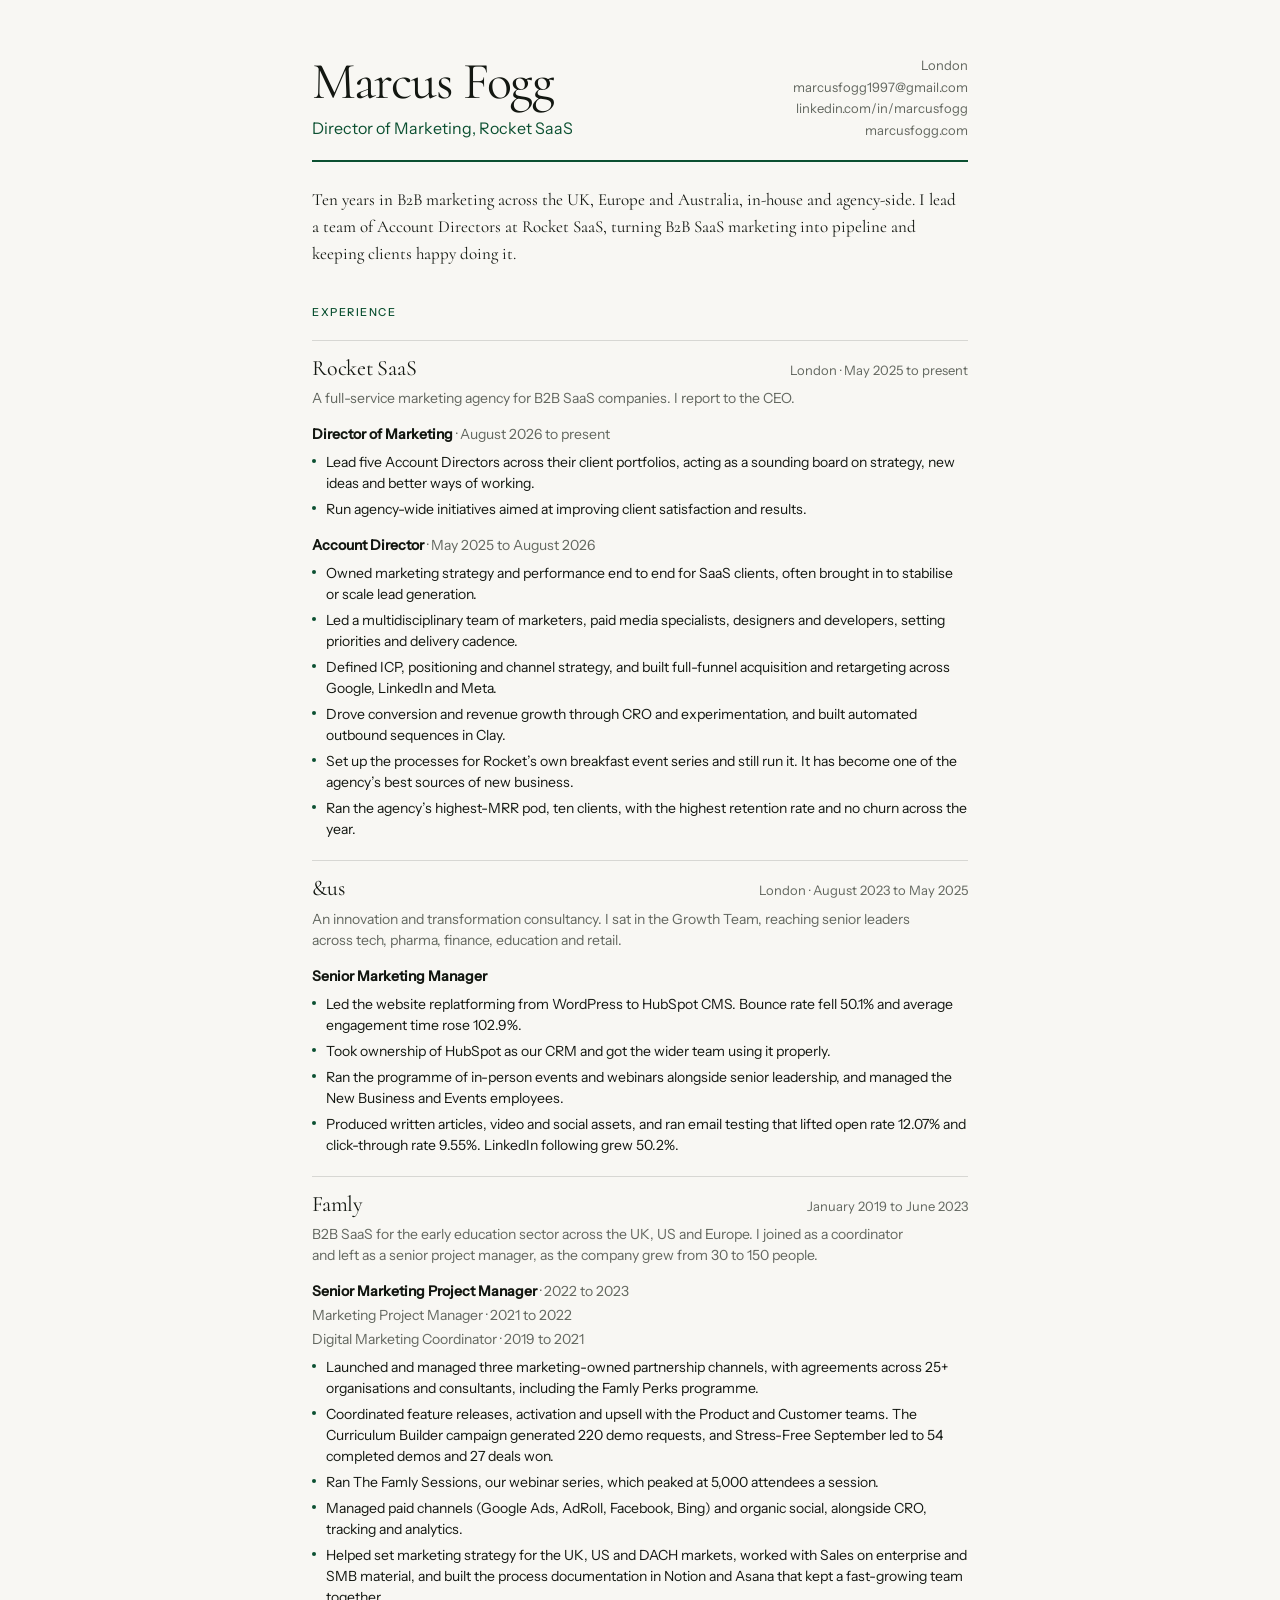
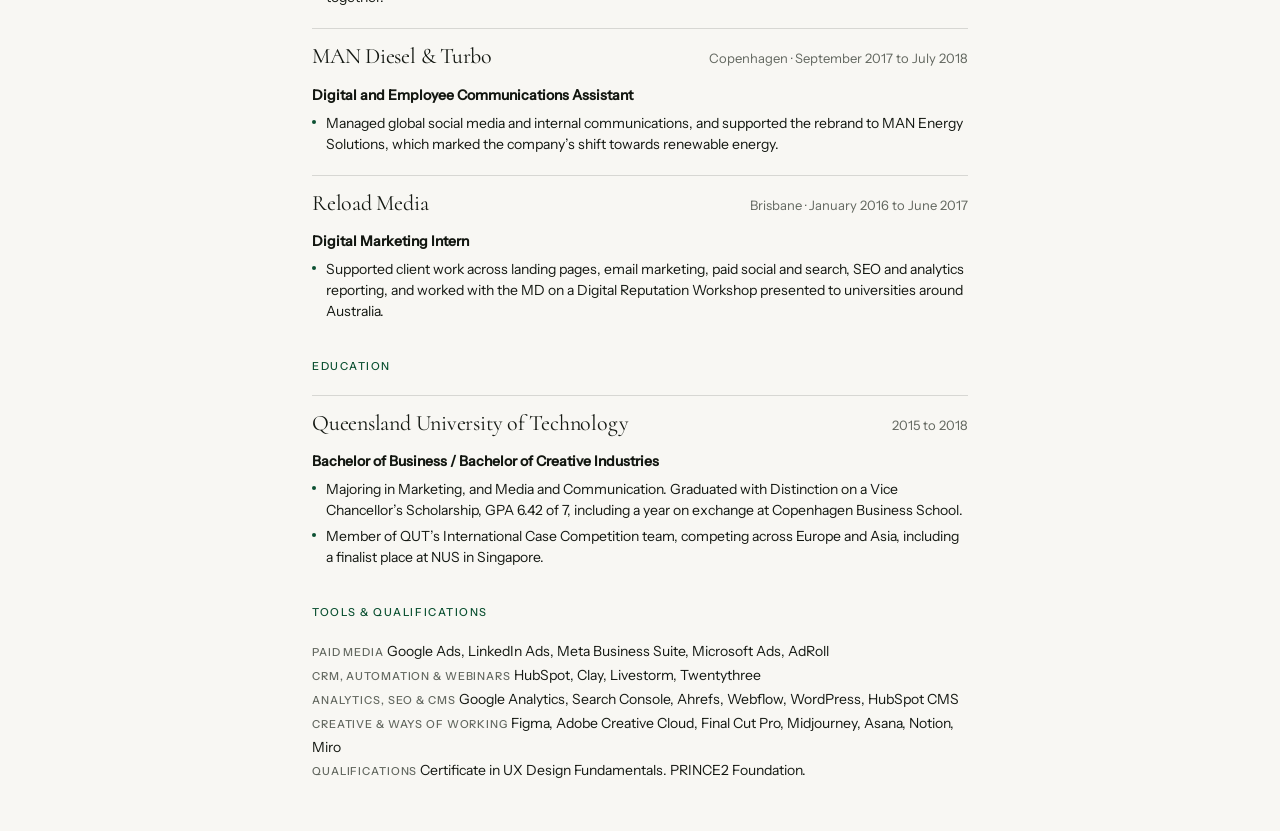
==== cv.html @ 0d56dfb3 "Add files via upload" ====
<!DOCTYPE html>
<html lang="en-GB">
<head>
<meta charset="utf-8">
<meta name="viewport" content="width=device-width, initial-scale=1">
<title>Marcus Fogg | CV</title>
<meta name="description" content="Marcus Fogg, Director of Marketing at Rocket SaaS. Ten years in B2B marketing across the UK, Europe and Australia.">
<link rel="icon" href="assets/img/favicon.svg" type="image/svg+xml">
<link rel="stylesheet" href="assets/css/styles.css">
<link rel="stylesheet" href="assets/css/cv.css">
</head>
<body class="cv-page">

<article class="cv">

  <header class="cv__header">
    <div>
      <h1 class="cv__name">Marcus Fogg</h1>
      <p class="cv__role">Director of Marketing, Rocket SaaS</p>
    </div>
    <ul class="cv__contact">
      <li>London</li>
      <li><a href="mailto:marcusfogg1997@gmail.com">marcusfogg1997@gmail.com</a></li>
      <li><a href="https://www.linkedin.com/in/marcusfogg/">linkedin.com/in/marcusfogg</a></li>
      <li><a href="https://marcusfogg.com">marcusfogg.com</a></li>
    </ul>
  </header>

  <p class="cv__intro">
    Ten years in B2B marketing across the UK, Europe and Australia, in-house and
    agency-side. I lead a team of Account Directors at Rocket SaaS, turning B2B SaaS
    marketing into pipeline and keeping clients happy doing it.
  </p>

  <section class="cv__section">
    <h2 class="eyebrow eyebrow--green">Experience</h2>

    <div class="job">
      <div class="job__head">
        <h3 class="job__org">Rocket SaaS</h3>
        <p class="job__meta">London &middot; May 2025 to present</p>
      </div>
      <p class="job__blurb">
        A full-service marketing agency for B2B SaaS companies. I report to the CEO.
      </p>

      <p class="job__title">Director of Marketing <span>August 2026 to present</span></p>
      <ul class="job__points">
        <li>Lead five Account Directors across their client portfolios, acting as a sounding board on strategy, new ideas and better ways of working.</li>
        <li>Run agency-wide initiatives aimed at improving client satisfaction and results.</li>
      </ul>

      <p class="job__title">Account Director <span>May 2025 to August 2026</span></p>
      <ul class="job__points">
        <li>Owned marketing strategy and performance end to end for SaaS clients, often brought in to stabilise or scale lead generation.</li>
        <li>Led a multidisciplinary team of marketers, paid media specialists, designers and developers, setting priorities and delivery cadence.</li>
        <li>Defined ICP, positioning and channel strategy, and built full-funnel acquisition and retargeting across Google, LinkedIn and Meta.</li>
        <li>Drove conversion and revenue growth through CRO and experimentation, and built automated outbound sequences in Clay.</li>
        <li>Set up the processes for Rocket&rsquo;s own breakfast event series and still run it. It has become one of the agency&rsquo;s best sources of new business.</li>
        <li>Ran the agency&rsquo;s highest-MRR pod, ten clients, with the highest retention rate and no churn across the year.</li>
      </ul>
    </div>

    <div class="job">
      <div class="job__head">
        <h3 class="job__org">&amp;us</h3>
        <p class="job__meta">London &middot; August 2023 to May 2025</p>
      </div>
      <p class="job__blurb">
        An innovation and transformation consultancy. I sat in the Growth Team, reaching
        senior leaders across tech, pharma, finance, education and retail.
      </p>
      <p class="job__title">Senior Marketing Manager</p>
      <ul class="job__points">
        <li>Led the website replatforming from WordPress to HubSpot CMS. Bounce rate fell 50.1% and average engagement time rose 102.9%.</li>
        <li>Took ownership of HubSpot as our CRM and got the wider team using it properly.</li>
        <li>Ran the programme of in-person events and webinars alongside senior leadership, and managed the New Business and Events employees.</li>
        <li>Produced written articles, video and social assets, and ran email testing that lifted open rate 12.07% and click-through rate 9.55%. LinkedIn following grew 50.2%.</li>
      </ul>
    </div>

    <div class="job">
      <div class="job__head">
        <h3 class="job__org">Famly</h3>
        <p class="job__meta">January 2019 to June 2023</p>
      </div>
      <p class="job__blurb">
        B2B SaaS for the early education sector across the UK, US and Europe. I joined as
        a coordinator and left as a senior project manager, as the company grew from 30 to
        150 people.
      </p>

      <p class="job__title">
        Senior Marketing Project Manager <span>2022 to 2023</span>
      </p>
      <p class="job__title job__title--prior">
        Marketing Project Manager <span>2021 to 2022</span>
      </p>
      <p class="job__title job__title--prior">
        Digital Marketing Coordinator <span>2019 to 2021</span>
      </p>
      <ul class="job__points">
        <li>Launched and managed three marketing-owned partnership channels, with agreements across 25+ organisations and consultants, including the Famly Perks programme.</li>
        <li>Coordinated feature releases, activation and upsell with the Product and Customer teams. The Curriculum Builder campaign generated 220 demo requests, and Stress-Free September led to 54 completed demos and 27 deals won.</li>
        <li>Ran The Famly Sessions, our webinar series, which peaked at 5,000 attendees a session.</li>
        <li>Managed paid channels (Google Ads, AdRoll, Facebook, Bing) and organic social, alongside CRO, tracking and analytics.</li>
        <li>Helped set marketing strategy for the UK, US and DACH markets, worked with Sales on enterprise and SMB material, and built the process documentation in Notion and Asana that kept a fast-growing team together.</li>
      </ul>
    </div>

    <div class="job">
      <div class="job__head">
        <h3 class="job__org">MAN Diesel &amp; Turbo</h3>
        <p class="job__meta">Copenhagen &middot; September 2017 to July 2018</p>
      </div>
      <p class="job__title">Digital and Employee Communications Assistant</p>
      <ul class="job__points">
        <li>Managed global social media and internal communications, and supported the rebrand to MAN Energy Solutions, which marked the company&rsquo;s shift towards renewable energy.</li>
      </ul>
    </div>

    <div class="job">
      <div class="job__head">
        <h3 class="job__org">Reload Media</h3>
        <p class="job__meta">Brisbane &middot; January 2016 to June 2017</p>
      </div>
      <p class="job__title">Digital Marketing Intern</p>
      <ul class="job__points">
        <li>Supported client work across landing pages, email marketing, paid social and search, SEO and analytics reporting, and worked with the MD on a Digital Reputation Workshop presented to universities around Australia.</li>
      </ul>
    </div>
  </section>

  <section class="cv__section">
    <h2 class="eyebrow eyebrow--green">Education</h2>
    <div class="job">
      <div class="job__head">
        <h3 class="job__org">Queensland University of Technology</h3>
        <p class="job__meta">2015 to 2018</p>
      </div>
      <p class="job__title">Bachelor of Business / Bachelor of Creative Industries</p>
      <ul class="job__points">
        <li>Majoring in Marketing, and Media and Communication. Graduated with Distinction on a Vice Chancellor&rsquo;s Scholarship, GPA 6.42 of 7, including a year on exchange at Copenhagen Business School.</li>
        <li>Member of QUT&rsquo;s International Case Competition team, competing across Europe and Asia, including a finalist place at NUS in Singapore.</li>
      </ul>
    </div>
  </section>

  <section class="cv__section">
    <h2 class="eyebrow eyebrow--green">Tools &amp; qualifications</h2>
    <dl class="kit">
      <dt>Paid media</dt>
      <dd>Google Ads, LinkedIn Ads, Meta Business Suite, Microsoft Ads, AdRoll</dd>
      <dt>CRM, automation &amp; webinars</dt>
      <dd>HubSpot, Clay, Livestorm, Twentythree</dd>
      <dt>Analytics, SEO &amp; CMS</dt>
      <dd>Google Analytics, Search Console, Ahrefs, Webflow, WordPress, HubSpot CMS</dd>
      <dt>Creative &amp; ways of working</dt>
      <dd>Figma, Adobe Creative Cloud, Final Cut Pro, Midjourney, Asana, Notion, Miro</dd>
      <dt>Qualifications</dt>
      <dd>Certificate in UX Design Fundamentals. PRINCE2 Foundation.</dd>
    </dl>
  </section>

</article>

</body>
</html>
---- assets/css/styles.css ----
/* =============================================================================
   Marcus Fogg, portfolio
   Design tokens, then layout, then components, in the order the page uses them.
   ========================================================================== */

/* ------------------------------------------------------------- Webfonts --
   Self-hosted so the site makes no third-party requests and keeps working
   if Google Fonts is blocked or slow. Latin subsets only.
   -------------------------------------------------------------------------- */

@font-face {
  font-family: "Cormorant";
  src: url("../fonts/cormorant-latin-400-normal.woff2") format("woff2");
  font-weight: 400; font-style: normal; font-display: swap;
}
@font-face {
  font-family: "Cormorant";
  src: url("../fonts/cormorant-latin-400-italic.woff2") format("woff2");
  font-weight: 400; font-style: italic; font-display: swap;
}
@font-face {
  font-family: "Cormorant";
  src: url("../fonts/cormorant-latin-500-normal.woff2") format("woff2");
  font-weight: 500; font-style: normal; font-display: swap;
}
@font-face {
  font-family: "Instrument Sans";
  src: url("../fonts/instrument-sans-latin-400-normal.woff2") format("woff2");
  font-weight: 400; font-style: normal; font-display: swap;
}
@font-face {
  font-family: "Instrument Sans";
  src: url("../fonts/instrument-sans-latin-500-normal.woff2") format("woff2");
  font-weight: 500; font-style: normal; font-display: swap;
}

:root {
  /* Colour */
  --cream:      #f8f7f3;
  --ink:        #131711;
  --ink-deep:   #101610;
  --green:      #0b5031;
  --mist:       #edf4ee;
  --muted:      #62675f;
  --on-dark:    #c1cbbf;
  --rule:       rgba(19, 23, 17, 0.14);
  --rule-dark:  rgba(248, 247, 243, 0.18);

  /* Type */
  --display: "Cormorant", "Cormorant Garamond", Georgia, serif;
  --sans: "Instrument Sans", -apple-system, BlinkMacSystemFont, "Segoe UI", Helvetica, Arial, sans-serif;

  --fs-h1:      clamp(2.75rem, 2.139rem + 2.612vw, 4.75rem);
  --fs-h2:      clamp(2.25rem, 1.714rem + 2.286vw, 4rem);
  --fs-h3:      clamp(1.75rem, 1.444rem + 1.306vw, 2.75rem);
  --fs-stat:    clamp(3.5rem, 2.58rem + 3.92vw, 6.5rem);
  --fs-stat-sm: clamp(2rem, 1.6rem + 1.2vw, 2.75rem);
  --fs-proof:   clamp(1.625rem, 1.4rem + 0.7vw, 2.125rem);
  --fs-role:    clamp(1.4375rem, 1.35rem + 0.35vw, 1.75rem);
  --fs-lead:    clamp(1.0625rem, 1rem + 0.3vw, 1.1875rem);
  --fs-body:    1rem;
  --fs-small:   0.9375rem;
  --fs-eyebrow: 0.6875rem;

  /* Space */
  --gutter: clamp(1.25rem, 4vw, 2.5rem);
  --section-y: clamp(4rem, 2rem + 8vw, 7.5rem);
  --container: 1140px;
}

/* ---------------------------------------------------------------- Reset -- */

*, *::before, *::after { box-sizing: border-box; }

html { -webkit-text-size-adjust: 100%; scroll-behavior: smooth; }

@media (prefers-reduced-motion: reduce) {
  html { scroll-behavior: auto; }
  *, *::before, *::after {
    animation-duration: 0.01ms !important;
    transition-duration: 0.01ms !important;
  }
}

body {
  margin: 0;
  background: var(--cream);
  color: var(--ink);
  font-family: var(--sans);
  font-size: var(--fs-body);
  line-height: 1.65;
  -webkit-font-smoothing: antialiased;
  text-rendering: optimizeLegibility;
}

h1, h2, h3 { margin: 0; font-weight: 400; }
p { margin: 0; }
img { max-width: 100%; height: auto; display: block; }
ol, ul { margin: 0; padding: 0; list-style: none; }

a { color: inherit; }

:focus-visible {
  outline: 2px solid var(--green);
  outline-offset: 3px;
  border-radius: 2px;
}

.skip-link {
  position: absolute;
  left: -9999px;
  top: 0;
  z-index: 100;
  padding: 0.75rem 1.25rem;
  background: var(--ink);
  color: var(--cream);
  font-size: var(--fs-small);
  text-decoration: none;
}
.skip-link:focus { left: 0; }

/* ------------------------------------------------------------ Primitives -- */

.container {
  width: 100%;
  max-width: var(--container);
  margin-inline: auto;
  padding-inline: var(--gutter);
}

/* so a jump from the nav doesn't land flush against the top of the window */
section[id] { scroll-margin-top: 2rem; }

.eyebrow {
  font-family: var(--sans);
  font-size: var(--fs-eyebrow);
  font-weight: 500;
  letter-spacing: 0.14em;
  text-transform: uppercase;
  color: var(--muted);
  margin: 0;
}
.eyebrow--green    { color: var(--green); }
.eyebrow--dim      { color: var(--on-dark); }
.eyebrow--on-green { color: rgba(248, 247, 243, 0.65); }

.section-title {
  font-family: var(--display);
  font-size: var(--fs-h2);
  line-height: 1.08;
  letter-spacing: -0.02em;
  color: var(--ink);
  margin-top: 1.25rem;
}
.section-title em {
  font-style: italic;
  color: var(--green);
}
.section-title--on-dark { color: var(--cream); }
.section-title--on-dark em { color: var(--on-dark); }

.lead {
  font-size: var(--fs-lead);
  line-height: 1.7;
  color: var(--ink);
  max-width: 34em;
}
.lead--on-dark { color: var(--on-dark); }

/* Buttons and links */

.btn {
  display: inline-flex;
  align-items: center;
  justify-content: center;
  padding: 1.0625rem 1.875rem;
  font-family: var(--sans);
  font-size: var(--fs-eyebrow);
  font-weight: 500;
  letter-spacing: 0.11em;
  text-transform: uppercase;
  text-decoration: none;
  border: 1px solid transparent;
  cursor: pointer;
  transition: background-color 0.2s ease, color 0.2s ease, border-color 0.2s ease;
}

.btn--solid {
  background: var(--ink);
  color: var(--cream);
}
.btn--solid:hover { background: var(--green); }

.btn--outline {
  background: transparent;
  color: var(--cream);
  border-color: var(--rule-dark);
  width: 100%;
}
.btn--outline:hover {
  background: var(--cream);
  color: var(--ink-deep);
  border-color: var(--cream);
}

.btn--light {
  background: var(--cream);
  color: var(--green);
  align-self: flex-start;
  padding-inline: 2.5rem;
}
.btn--light:hover { background: #fff; }

.link-underline {
  text-decoration: none;
  border-bottom: 1px solid currentColor;
  padding-bottom: 2px;
  font-size: var(--fs-small);
  transition: color 0.2s ease, opacity 0.2s ease;
}
.link-underline:hover { color: var(--green); }
.link-underline--on-dark { color: var(--cream); }
.link-underline--on-dark:hover { color: var(--cream); opacity: 0.7; }

/* ---------------------------------------------------------------- Header -- */

.site-header {
  padding-block: clamp(1.5rem, 3vw, 2.25rem);
}
.site-header__inner {
  display: flex;
  align-items: center;
  justify-content: space-between;
  gap: 1.5rem;
  flex-wrap: wrap;
}

.wordmark {
  font-family: var(--display);
  font-size: clamp(1.375rem, 1.3rem + 0.25vw, 1.625rem);
  font-weight: 500;
  letter-spacing: 0.005em;
  text-decoration: none;
  color: var(--ink);
}

.site-nav {
  display: flex;
  gap: clamp(1.25rem, 3vw, 2.5rem);
}
.site-nav a {
  font-size: var(--fs-eyebrow);
  font-weight: 500;
  letter-spacing: 0.11em;
  text-transform: uppercase;
  text-decoration: none;
  color: var(--muted);
  padding-bottom: 3px;
  border-bottom: 1px solid transparent;
  transition: color 0.2s ease, border-color 0.2s ease;
}
.site-nav a:hover { color: var(--green); }
.site-nav a.is-current {
  color: var(--ink);
  border-bottom-color: var(--ink);
}

/* ------------------------------------------------------------------ Hero -- */

.hero { padding-block: clamp(2.5rem, 1rem + 5vw, 5rem) clamp(3.5rem, 2rem + 6vw, 6rem); }

.hero__inner {
  display: grid;
  gap: clamp(2.5rem, 5vw, 3.5rem);
  align-items: start;
}

.hero__title {
  font-family: var(--display);
  font-size: var(--fs-h1);
  line-height: 1.04;
  letter-spacing: -0.025em;
  margin-top: 1.5rem;
}
.hero__title em {
  font-style: italic;
  color: var(--green);
}

.hero .lead { margin-top: 1.75rem; }

.hero__actions {
  display: flex;
  align-items: center;
  gap: clamp(1.25rem, 3vw, 2.25rem);
  flex-wrap: wrap;
  margin-top: 2.5rem;
}

.hero__portrait { margin: 0; max-width: 300px; }
.hero__portrait img { width: 100%; }
.hero__portrait figcaption {
  margin-top: 0.875rem;
  font-size: var(--fs-small);
  color: var(--muted);
}

@media (min-width: 60rem) {
  .hero__inner {
    grid-template-columns: minmax(0, 624fr) minmax(0, 291fr);
  }
  .hero__portrait { justify-self: end; }
}

/* ------------------------------------------------------------- Worked at -- */

.employers {
  border-top: 1px solid var(--rule);
  padding-block: clamp(2rem, 1.25rem + 2.25vw, 3rem);
}

/* Three identical sets scroll past; translating the track by exactly one set
   width puts set 2 where set 1 started, so the loop has no seam. Each set
   carries a trailing gap of its own, which is why the maths lands on -1/3. */
.marquee {
  overflow: hidden;
  /* fades the logos out at both edges instead of clipping them mid-mark */
  mask-image: linear-gradient(to right, transparent, #000 8%, #000 92%, transparent);
  -webkit-mask-image: linear-gradient(to right, transparent, #000 8%, #000 92%, transparent);
}
.marquee__track {
  display: flex;
  width: max-content;
  animation: marquee-scroll 42s linear infinite;
}
.marquee:hover .marquee__track,
.marquee:focus-within .marquee__track { animation-play-state: paused; }

@keyframes marquee-scroll {
  from { transform: translateX(0); }
  to   { transform: translateX(-33.3333%); }
}

.marquee__set {
  --logo-base: clamp(1.625rem, 1.35rem + 0.7vw, 1.875rem);
  --logo-gap: clamp(3rem, 1.5rem + 5vw, 6rem);
  display: flex;
  align-items: center;
  flex: none;
  gap: var(--logo-gap);
  padding-right: var(--logo-gap);
}
.marquee__set img {
  height: calc(var(--logo-base) * var(--s, 1));
  width: auto;
  max-width: none;
  opacity: 0.62;
}

/* No animation for anyone who's asked for less motion. The row becomes a
   plain scrollable strip so every logo is still reachable. */
@media (prefers-reduced-motion: reduce) {
  .marquee { overflow-x: auto; }
  .marquee__track { animation: none; }
}

/* ------------------------------------------------------------- Proof row -- */

.proof {
  border-top: 1px solid var(--rule);
  padding-block: clamp(2.25rem, 1rem + 3vw, 3.25rem);
}
.proof__grid {
  display: grid;
  gap: clamp(1.75rem, 4vw, 3rem);
}
.proof__figure {
  font-family: var(--display);
  font-size: var(--fs-proof);
  line-height: 1.15;
  letter-spacing: -0.02em;
  color: var(--green);
}
.proof__label {
  margin-top: 0.375rem;
  font-size: var(--fs-small);
  color: var(--muted);
}

@media (min-width: 48rem) {
  .proof__grid { grid-template-columns: repeat(3, minmax(0, 1fr)); }
}

/* --------------------------------------------------------- Selected work -- */

.work {
  background: var(--ink-deep);
  color: var(--cream);
  padding-block: var(--section-y);
}
.work__intro { margin-top: 1.75rem; }

.work__grid {
  display: grid;
  gap: clamp(1.25rem, 2.5vw, 1.75rem);
  margin-top: clamp(3rem, 5vw, 4.5rem);
}
@media (min-width: 52rem) {
  .work__grid { grid-template-columns: repeat(2, minmax(0, 1fr)); }
}

.work__grid--compact { margin-top: clamp(1.25rem, 2.5vw, 1.75rem); }
@media (min-width: 52rem) {
  .work__grid--compact { grid-template-columns: repeat(3, minmax(0, 1fr)); }
}

.case {
  display: flex;
  flex-direction: column;
  border: 1px solid var(--rule-dark);
  padding: clamp(1.5rem, 3.5vw, 2.5rem);
}
/* The client logo is the card's heading. --logo-base sets the size in this
   context; each logo carries its own --s multiplier inline, because a two-line
   lockup and a bare wordmark need different heights to read at the same size.
   min-height reserves the tallest so the cards in a row stay aligned. */
.case__logo {
  --logo-base: clamp(1.5rem, 1.25rem + 0.7vw, 2rem);
  display: flex;
  align-items: center;
  min-height: calc(var(--logo-base) * 1.6);
  margin: 0;
}
.case__logo img {
  height: calc(var(--logo-base) * var(--s, 1));
  width: auto;
  opacity: 0.92;
}
.case__logo--sm {
  --logo-base: clamp(1.375rem, 1.15rem + 0.6vw, 1.75rem);
  min-height: calc(var(--logo-base) * 0.95);
}
.case__logo + .eyebrow { margin-top: 1.375rem; }

/* compact cards carry one figure and a line of context, no CTA */
.case--compact .stat { margin-top: 1.5rem; }
.case--compact .case__summary { margin-top: 1.5rem; }
.case__summary {
  margin-top: 1rem;
  color: var(--on-dark);
  max-width: 32em;
}
/* margin-top:auto pushes the role note and CTA down so the two cards'
   buttons line up however much copy sits above them */
.case__role {
  margin-top: auto;
  padding-top: 1.75rem;
  font-size: var(--fs-small);
  color: var(--on-dark);
}
.case .btn--outline { margin-top: 1.75rem; }

.stat { margin-top: 2rem; }
.stat--hero { margin-top: 2.25rem; }
.stat__figure {
  display: block;
  font-family: var(--display);
  font-size: var(--fs-stat);
  line-height: 1;
  letter-spacing: -0.025em;
  color: var(--cream);
}
.stat__figure--sm { font-size: var(--fs-stat-sm); }
.stat__label {
  display: block;
  margin-top: 0.5rem;
  font-size: var(--fs-small);
  color: var(--on-dark);
}

.stat-pair {
  display: grid;
  grid-template-columns: repeat(2, minmax(0, 1fr));
  gap: 1.25rem;
}

/* ----------------------------------------------------------------- About -- */

.about { padding-block: var(--section-y); }

.about__grid {
  display: grid;
  gap: clamp(2.5rem, 5vw, 3.5rem);
  align-items: start;
}
@media (min-width: 56rem) {
  .about__grid { grid-template-columns: repeat(2, minmax(0, 1fr)); }
}

.about__narrative p + p { margin-top: 1.25rem; }
.about__narrative .section-title + p { margin-top: 1.75rem; }
.about__narrative p { color: var(--ink); max-width: 32em; }
.about__narrative p:last-child { margin-top: 1.75rem; }

.role {
  border-top: 1px solid var(--rule);
  padding-block: clamp(1.25rem, 2.5vw, 1.75rem);
}
.role:last-child { border-bottom: 1px solid var(--rule); }
.role__title {
  font-family: var(--display);
  font-size: var(--fs-role);
  letter-spacing: -0.01em;
}
.role__detail {
  margin-top: 0.625rem;
  font-size: var(--fs-small);
  color: var(--muted);
  max-width: 36em;
}

/* ------------------------------------------------------------ How I work -- */

.approach {
  background: var(--mist);
  padding-block: var(--section-y);
}

.pillars {
  display: grid;
  gap: clamp(2rem, 4vw, 3rem);
  margin-top: clamp(2.5rem, 5vw, 4rem);
}
@media (min-width: 52rem) {
  .pillars { grid-template-columns: repeat(3, minmax(0, 1fr)); }
}

.pillar { border-top: 1px solid var(--rule); padding-top: 1.5rem; }
.pillar__num {
  font-size: var(--fs-eyebrow);
  font-weight: 500;
  letter-spacing: 0.11em;
  color: var(--green);
}
.pillar__title {
  margin-top: 1rem;
  font-family: var(--display);
  font-size: clamp(1.5rem, 1.35rem + 0.6vw, 1.875rem);
  line-height: 1.2;
}
.pillar__detail {
  margin-top: 0.875rem;
  font-size: var(--fs-small);
  color: var(--muted);
}

/* --------------------------------------------------------------- Contact -- */

.contact {
  background: var(--green);
  color: var(--cream);
  padding-block: var(--section-y);
}

.contact .lead { margin-top: 1.75rem; }

.contact__intro { max-width: 40rem; }

.contact__actions {
  display: flex;
  align-items: center;
  gap: clamp(1.25rem, 3vw, 2.25rem);
  flex-wrap: wrap;
  margin-top: 2.5rem;
}
/* the email address is the button label, so let it set its own width */
.contact__actions .btn--light {
  text-transform: none;
  letter-spacing: normal;
  font-size: var(--fs-body);
  padding-inline: 1.875rem;
}

/* ---------------------------------------------------------------- Footer -- */

.site-footer {
  padding-block: clamp(1.75rem, 3vw, 2.5rem);
}
.site-footer__inner {
  display: flex;
  align-items: center;
  justify-content: space-between;
  gap: 1.25rem;
  flex-wrap: wrap;
}
.site-footer__name {
  font-family: var(--display);
  font-size: clamp(1.125rem, 1.05rem + 0.3vw, 1.3125rem);
}
.site-footer__links {
  display: flex;
  gap: clamp(1.25rem, 3vw, 2rem);
}
.site-footer__links a {
  font-size: var(--fs-eyebrow);
  font-weight: 500;
  letter-spacing: 0.11em;
  text-transform: uppercase;
  text-decoration: none;
  color: var(--muted);
  transition: color 0.2s ease;
}
.site-footer__links a:hover { color: var(--green); }
---- assets/css/cv.css ----
/* =============================================================================
   CV. Inherits the site's tokens and webfaces from styles.css, then sets a
   denser type scale, because a CV is read close up and printed at A4.
   ========================================================================== */

.cv-page {
  background: var(--cream);
  font-size: 10.5pt;
  line-height: 1.5;
}

.cv {
  max-width: 46rem;
  margin-inline: auto;
  padding: clamp(2rem, 5vw, 3.5rem) clamp(1.25rem, 4vw, 2.5rem) 3rem;
}

/* ---------------------------------------------------------------- Header -- */

.cv__header {
  display: flex;
  flex-wrap: wrap;
  align-items: flex-end;
  justify-content: space-between;
  gap: 1.25rem 2rem;
  padding-bottom: 1.25rem;
  border-bottom: 2px solid var(--green);
}

.cv__name {
  font-family: var(--display);
  font-size: clamp(2.5rem, 2rem + 2vw, 3.25rem);
  line-height: 1;
  letter-spacing: -0.025em;
}
.cv__role {
  margin-top: 0.5rem;
  font-size: 1rem;
  color: var(--green);
}

.cv__contact {
  display: flex;
  flex-direction: column;
  gap: 0.125rem;
  font-size: 0.8125rem;
  color: var(--muted);
  text-align: right;
}
.cv__contact a {
  text-decoration: none;
  color: inherit;
}
.cv__contact a:hover { color: var(--green); }

.cv__intro {
  margin-top: 1.5rem;
  font-size: 1.0625rem;
  line-height: 1.6;
  font-family: var(--display);
  max-width: 38em;
}

/* --------------------------------------------------------------- Sections -- */

.cv__section { margin-top: 2.25rem; }
.cv__section .eyebrow { margin-bottom: 1.25rem; }

/* ------------------------------------------------------------------- Jobs -- */

.job {
  padding-top: 0.875rem;
  border-top: 1px solid var(--rule);
}
.job + .job { margin-top: 1.25rem; }

.job__head {
  display: flex;
  flex-wrap: wrap;
  align-items: baseline;
  justify-content: space-between;
  gap: 0.25rem 1.5rem;
}
.job__org {
  font-family: var(--display);
  font-size: 1.375rem;
  letter-spacing: -0.01em;
  line-height: 1.2;
}
.job__meta {
  font-size: 0.8125rem;
  color: var(--muted);
}

.job__blurb {
  margin-top: 0.4375rem;
  font-size: 0.875rem;
  color: var(--muted);
  max-width: 44em;
}

.job__title {
  margin-top: 0.9375rem;
  font-size: 0.875rem;
  font-weight: 600;
}
.job__title span {
  font-weight: 400;
  color: var(--muted);
}
.job__title span::before { content: " \00b7  "; }

/* earlier titles in the same company, stacked under the most recent one */
.job__title--prior {
  margin-top: 0.1875rem;
  font-weight: 400;
  color: var(--muted);
}

.job__points {
  margin-top: 0.4375rem;
  font-size: 0.875rem;
}
.job__points li {
  position: relative;
  padding-left: 0.875rem;
  margin-top: 0.3125rem;
  max-width: 48em;
}
.job__points li::before {
  content: "";
  position: absolute;
  left: 0;
  top: 0.5em;
  width: 4px;
  height: 4px;
  background: var(--green);
  border-radius: 50%;
}

/* ------------------------------------------------------- Tools and quals -- */

/* label and value share a row, which halves the block's height */
/* label and values share a line, running the full width of the page */
.kit {
  margin: 0;
  font-size: 0.875rem;
  line-height: 1.7;
}
.kit dt {
  display: inline;
  font-size: 0.6875rem;
  font-weight: 500;
  letter-spacing: 0.08em;
  text-transform: uppercase;
  color: var(--muted);
}
.kit dd {
  display: inline;
  margin: 0;
}
.kit dd::after {
  content: "\A";
  white-space: pre;
}

/* ------------------------------------------------------------------ Print -- */

/* Zero page margin so the cream reaches the paper edge. The text margin comes
   from padding on .cv, which would normally apply once to the whole box and
   leave page two starting hard against the edge. box-decoration-break: clone
   is what fixes that: it redraws the padding and the background on every
   fragment, so each sheet gets both the full-bleed colour and its own margin. */
@page {
  size: A4;
  margin: 0;
}

@media print {
  .cv-page {
    font-size: 9pt;
    line-height: 1.42;
    /* keep the cream and the green rules in the PDF */
    print-color-adjust: exact;
    -webkit-print-color-adjust: exact;
  }
  .cv {
    max-width: none;
    padding: 11mm 14mm;
    background: var(--cream);
    -webkit-box-decoration-break: clone;
    box-decoration-break: clone;
  }
  .cv__name { font-size: 27pt; }
  .cv__intro { font-size: 10pt; margin-top: 0.85rem; }
  .cv__section { margin-top: 0.8rem; }
  .cv__section .eyebrow { margin-bottom: 0.65rem; }
  .job { padding-top: 0.6rem; }
  .job + .job { margin-top: 0.7rem; }
  .job__org { font-size: 1.25rem; }
  .job__points li { margin-top: 0.2rem; }
  .job__title { margin-top: 0.7rem; }

  /* Let a long role flow across a break, but never strand a heading at the
     foot of a page away from the bullets it belongs to. */
  .job { break-inside: auto; }
  /* Keep a heading with what follows it, but let the blurb sit at the foot of
     a page if that's where it falls. Binding the whole chain together was
     pushing entire jobs onto the next page and wasting the bottom of this one. */
  .job__head,
  .job__title { break-after: avoid; }
  .job__points li { break-inside: avoid; }
  .cv__section .eyebrow { break-after: avoid; }

  a { text-decoration: none; color: inherit; }
}
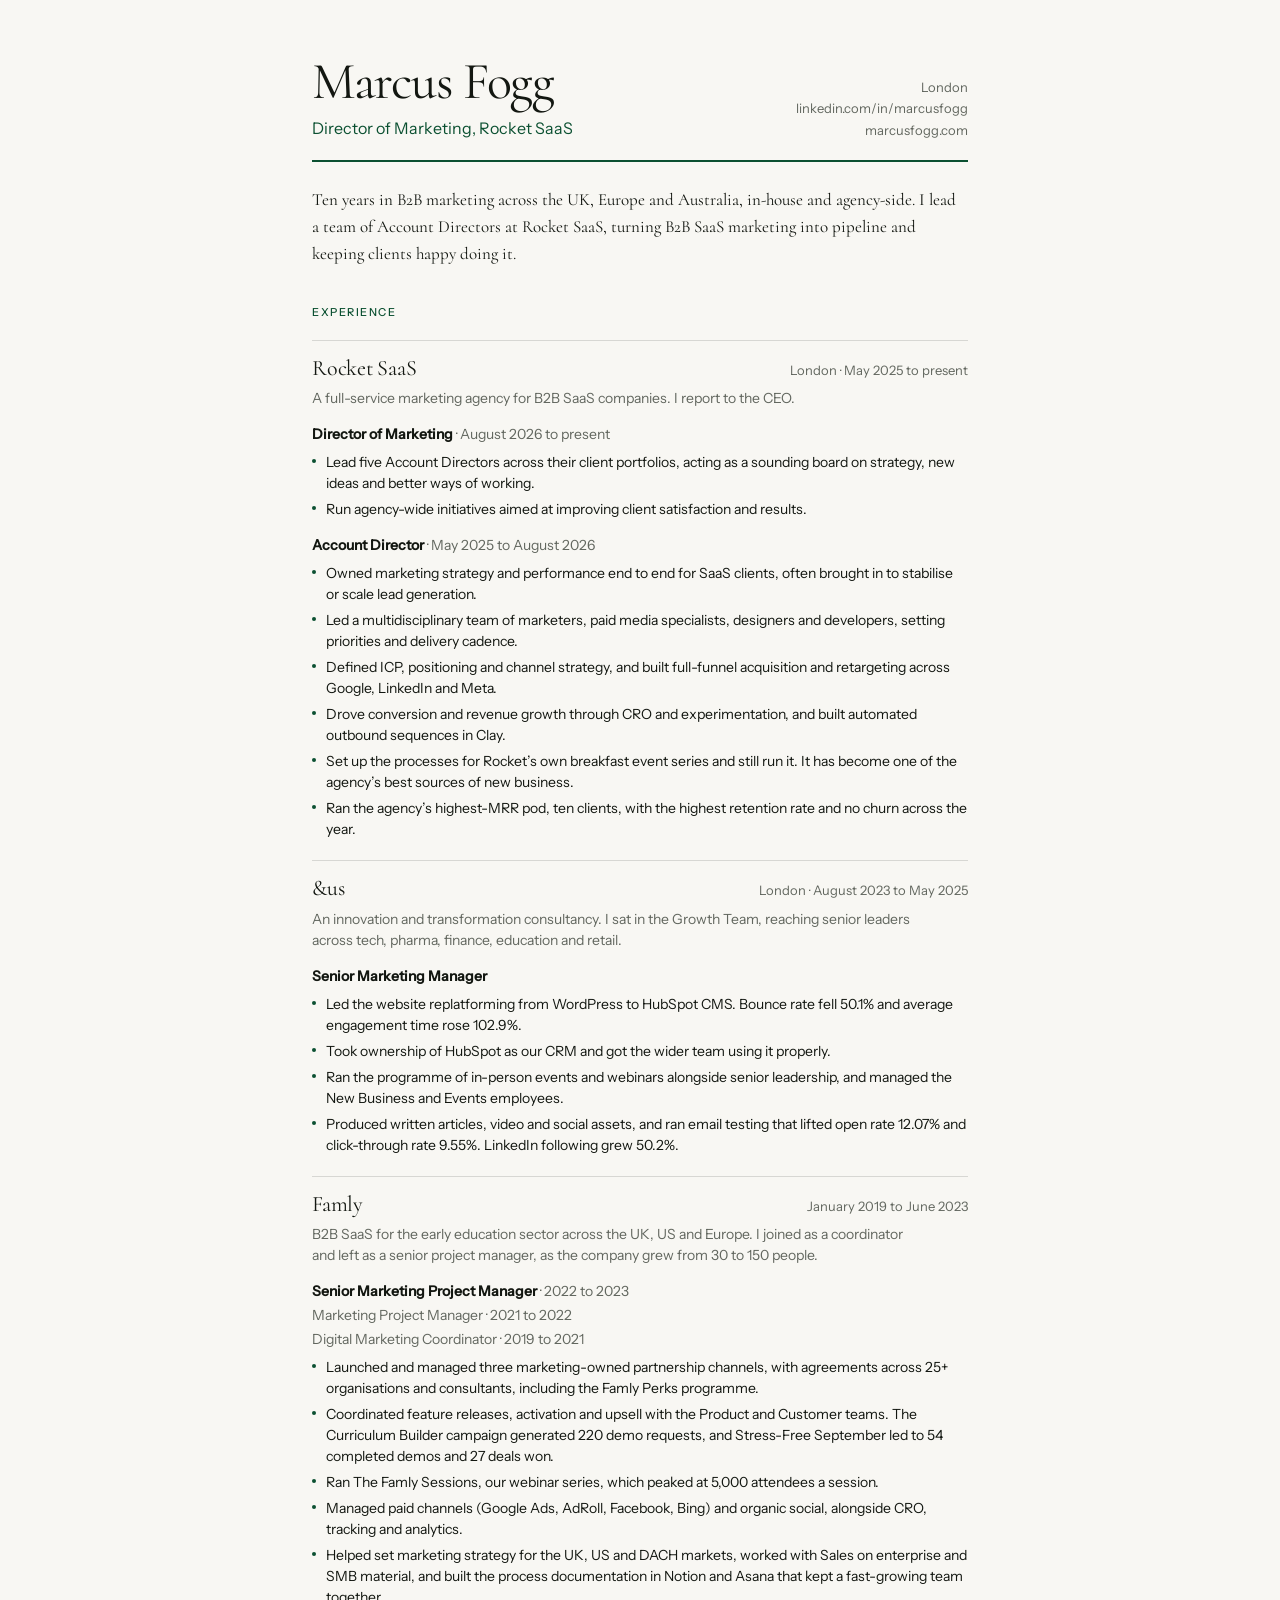
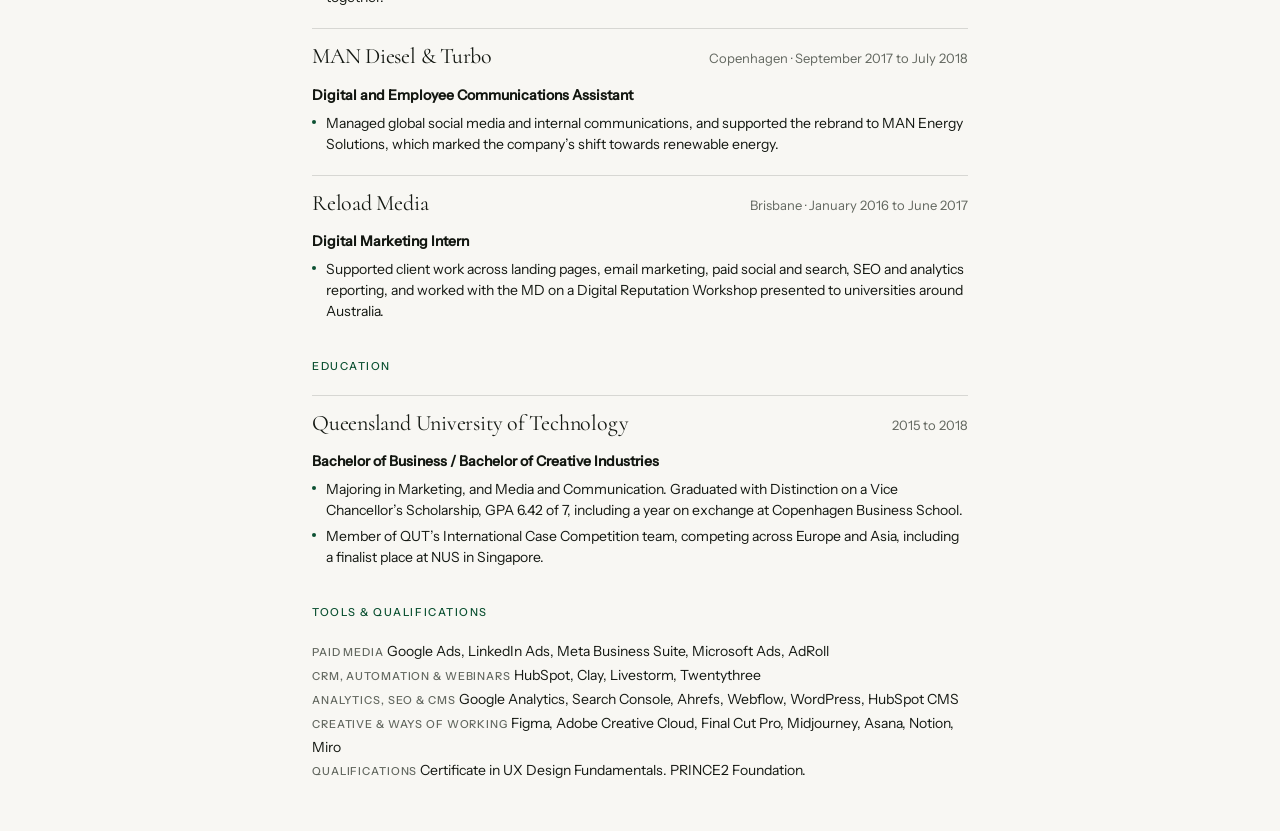
==== commit 92b7b7df: "Add files via upload" ====
--- a/cv.html
+++ b/cv.html
@@ -20,7 +20,6 @@
     </div>
     <ul class="cv__contact">
       <li>London</li>
-      <li><a href="mailto:marcusfogg1997@gmail.com">marcusfogg1997@gmail.com</a></li>
       <li><a href="https://www.linkedin.com/in/marcusfogg/">linkedin.com/in/marcusfogg</a></li>
       <li><a href="https://marcusfogg.com">marcusfogg.com</a></li>
     </ul>
--- a/assets/css/styles.css
+++ b/assets/css/styles.css
@@ -282,6 +282,8 @@
   letter-spacing: -0.025em;
   margin-top: 1.5rem;
 }
+/* nothing above it now, so it starts level with the portrait */
+.hero__title--lead { margin-top: 0; }
 .hero__title em {
   font-style: italic;
   color: var(--green);
@@ -460,28 +462,28 @@
 }
 .case .btn--outline { margin-top: 1.75rem; }
 
-.stat { margin-top: 2rem; }
-.stat--hero { margin-top: 2.25rem; }
+/* three figures of equal weight, so no single number dominates the card */
+.stat-row {
+  display: grid;
+  grid-template-columns: repeat(3, minmax(0, 1fr));
+  gap: clamp(0.75rem, 2vw, 1.25rem);
+  margin-top: 2.25rem;
+}
+.stat { margin: 0; }
 .stat__figure {
   display: block;
   font-family: var(--display);
-  font-size: var(--fs-stat);
+  font-size: var(--fs-stat-sm);
   line-height: 1;
-  letter-spacing: -0.025em;
+  letter-spacing: -0.02em;
   color: var(--cream);
 }
-.stat__figure--sm { font-size: var(--fs-stat-sm); }
 .stat__label {
   display: block;
   margin-top: 0.5rem;
-  font-size: var(--fs-small);
+  font-size: 0.8125rem;
+  line-height: 1.45;
   color: var(--on-dark);
-}
-
-.stat-pair {
-  display: grid;
-  grid-template-columns: repeat(2, minmax(0, 1fr));
-  gap: 1.25rem;
 }
 
 /* ----------------------------------------------------------------- About -- */
@@ -497,10 +499,19 @@
   .about__grid { grid-template-columns: repeat(2, minmax(0, 1fr)); }
 }
 
+/* no eyebrow above this one, so the heading sits at the top of its column */
+.about__title { margin-top: 0; }
+
 .about__narrative p + p { margin-top: 1.25rem; }
 .about__narrative .section-title + p { margin-top: 1.75rem; }
 .about__narrative p { color: var(--ink); max-width: 32em; }
 .about__narrative p:last-child { margin-top: 1.75rem; }
+
+.about__photo {
+  margin: clamp(2rem, 4vw, 2.75rem) 0 0;
+  max-width: 100%;
+}
+.about__photo img { width: 100%; }
 
 .role {
   border-top: 1px solid var(--rule);
@@ -531,19 +542,24 @@
   gap: clamp(2rem, 4vw, 3rem);
   margin-top: clamp(2.5rem, 5vw, 4rem);
 }
-@media (min-width: 52rem) {
-  .pillars { grid-template-columns: repeat(3, minmax(0, 1fr)); }
+@media (min-width: 40rem) {
+  .pillars { grid-template-columns: repeat(2, minmax(0, 1fr)); }
+}
+@media (min-width: 64rem) {
+  .pillars { grid-template-columns: repeat(4, minmax(0, 1fr)); }
 }
 
 .pillar { border-top: 1px solid var(--rule); padding-top: 1.5rem; }
-.pillar__num {
-  font-size: var(--fs-eyebrow);
-  font-weight: 500;
-  letter-spacing: 0.11em;
+/* stroke-width is 1 on a 24 unit box, so at this size the line stays close to
+   the weight of the hairline rules rather than thickening with the icon */
+.pillar__icon {
+  display: block;
+  width: clamp(2.25rem, 1.9rem + 1.1vw, 2.75rem);
+  height: clamp(2.25rem, 1.9rem + 1.1vw, 2.75rem);
   color: var(--green);
 }
 .pillar__title {
-  margin-top: 1rem;
+  margin-top: 1.125rem;
   font-family: var(--display);
   font-size: clamp(1.5rem, 1.35rem + 0.6vw, 1.875rem);
   line-height: 1.2;
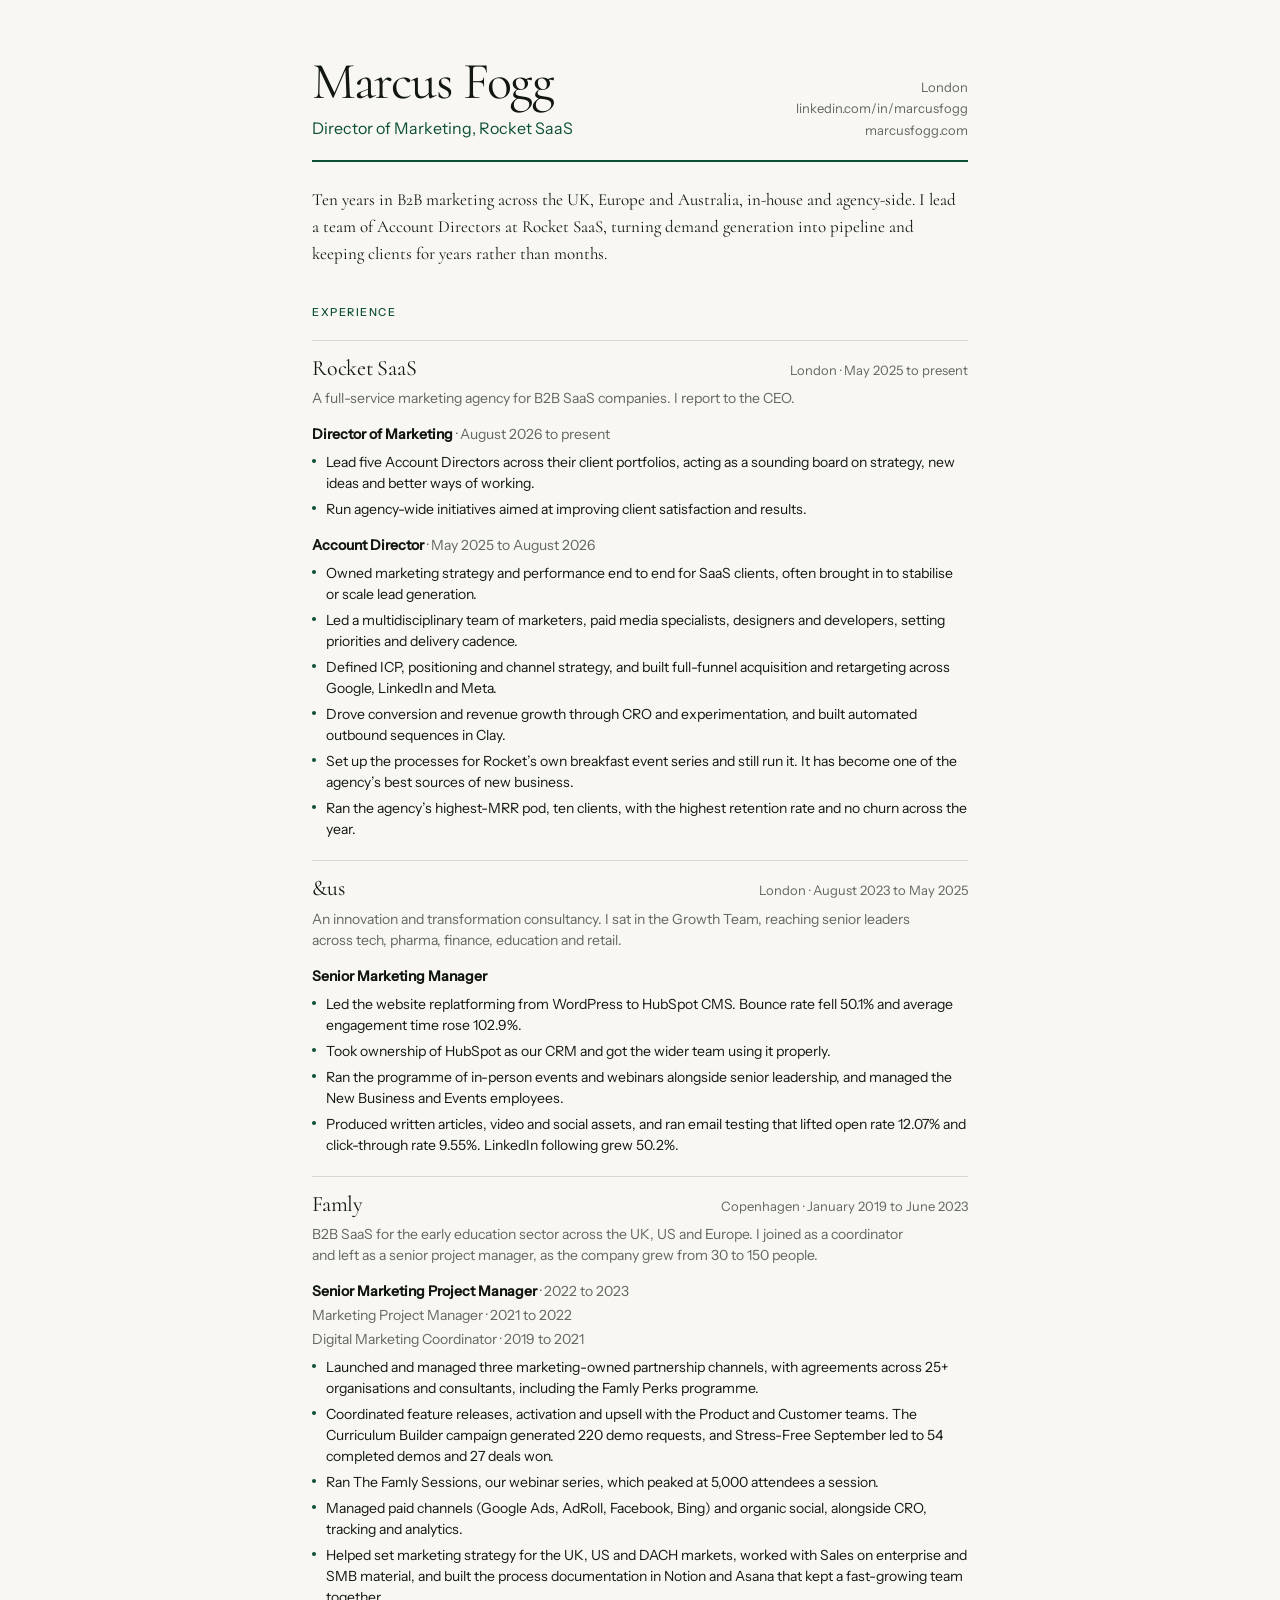
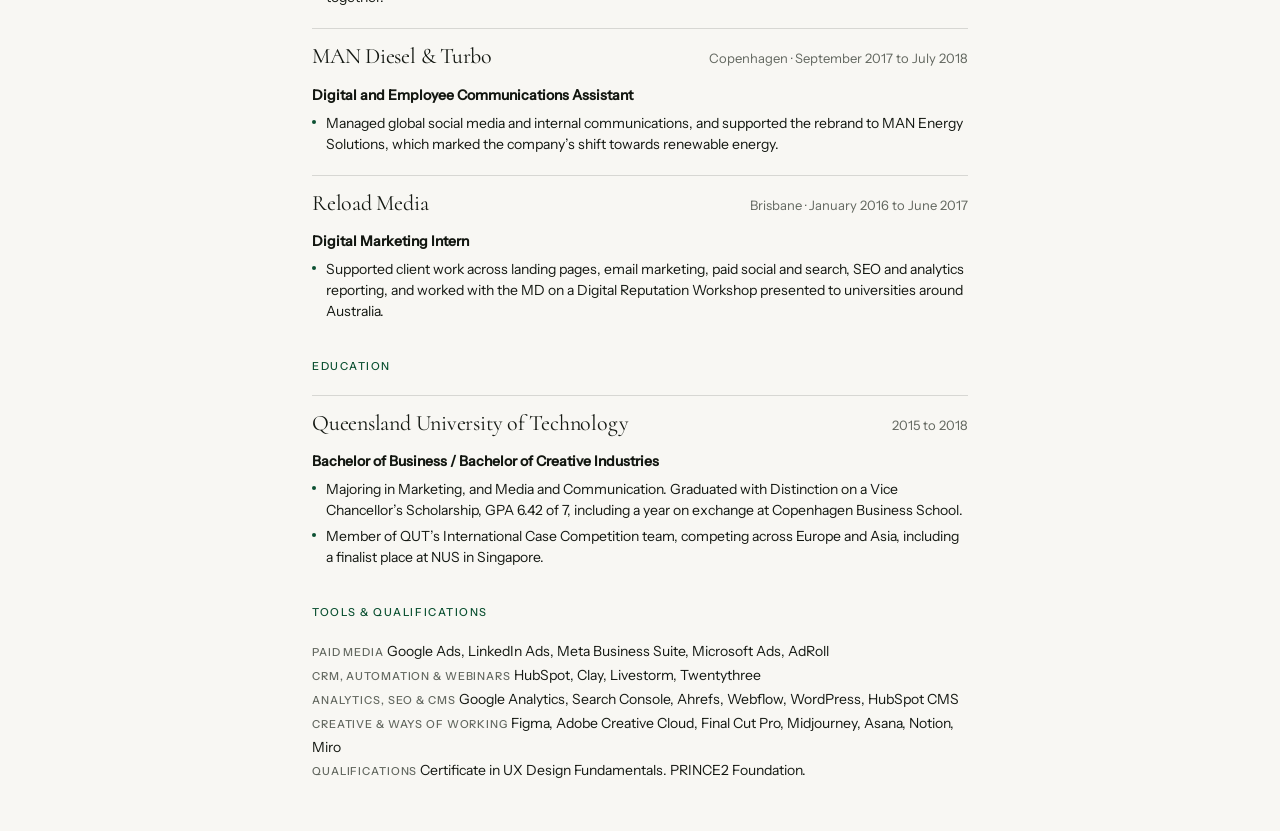
==== commit 971a37ac: "Add files via upload" ====
--- a/cv.html
+++ b/cv.html
@@ -4,7 +4,23 @@
 <meta charset="utf-8">
 <meta name="viewport" content="width=device-width, initial-scale=1">
 <title>Marcus Fogg | CV</title>
-<meta name="description" content="Marcus Fogg, Director of Marketing at Rocket SaaS. Ten years in B2B marketing across the UK, Europe and Australia.">
+<meta name="description" content="CV for Marcus Fogg, Director of Marketing at Rocket SaaS. Demand generation, positioning and event programmes for B2B SaaS, with ten years across the UK, Europe and Australia.">
+<link rel="canonical" href="https://marcusfogg.com/cv.html">
+<meta name="author" content="Marcus Fogg">
+<meta name="theme-color" content="#f8f7f3">
+
+<meta property="og:type" content="profile">
+<meta property="og:url" content="https://marcusfogg.com/cv.html">
+<meta property="og:site_name" content="Marcus Fogg">
+<meta property="og:title" content="Marcus Fogg | CV">
+<meta property="og:description" content="Director of Marketing at Rocket SaaS. Demand generation, positioning and event programmes for B2B SaaS.">
+<meta property="og:image" content="https://marcusfogg.com/assets/img/og-marcus-fogg.jpg">
+<meta property="og:image:width" content="1200">
+<meta property="og:image:height" content="630">
+<meta property="og:locale" content="en_GB">
+<meta name="twitter:card" content="summary_large_image">
+<meta name="twitter:image" content="https://marcusfogg.com/assets/img/og-marcus-fogg.jpg">
+
 <link rel="icon" href="assets/img/favicon.svg" type="image/svg+xml">
 <link rel="stylesheet" href="assets/css/styles.css">
 <link rel="stylesheet" href="assets/css/cv.css">
@@ -27,8 +43,8 @@
 
   <p class="cv__intro">
     Ten years in B2B marketing across the UK, Europe and Australia, in-house and
-    agency-side. I lead a team of Account Directors at Rocket SaaS, turning B2B SaaS
-    marketing into pipeline and keeping clients happy doing it.
+    agency-side. I lead a team of Account Directors at Rocket SaaS, turning demand
+    generation into pipeline and keeping clients for years rather than months.
   </p>
 
   <section class="cv__section">
@@ -81,7 +97,7 @@
     <div class="job">
       <div class="job__head">
         <h3 class="job__org">Famly</h3>
-        <p class="job__meta">January 2019 to June 2023</p>
+        <p class="job__meta">Copenhagen &middot; January 2019 to June 2023</p>
       </div>
       <p class="job__blurb">
         B2B SaaS for the early education sector across the UK, US and Europe. I joined as
--- a/assets/css/styles.css
+++ b/assets/css/styles.css
@@ -54,6 +54,7 @@
   --fs-h2:      clamp(2.25rem, 1.714rem + 2.286vw, 4rem);
   --fs-h3:      clamp(1.75rem, 1.444rem + 1.306vw, 2.75rem);
   --fs-stat:    clamp(3.5rem, 2.58rem + 3.92vw, 6.5rem);
+  --fs-stat-md: clamp(2.25rem, 1.75rem + 1.6vw, 3.25rem);
   --fs-stat-sm: clamp(2rem, 1.6rem + 1.2vw, 2.75rem);
   --fs-proof:   clamp(1.625rem, 1.4rem + 0.7vw, 2.125rem);
   --fs-role:    clamp(1.4375rem, 1.35rem + 0.35vw, 1.75rem);
@@ -66,6 +67,14 @@
   --gutter: clamp(1.25rem, 4vw, 2.5rem);
   --section-y: clamp(4rem, 2rem + 8vw, 7.5rem);
   --container: 1140px;
+  /* The sticky header's height, and the room anything has to leave to clear
+     it. They're separate because the header can end up taller than the clamp
+     when the nav wraps onto a second line on a narrow screen: the script
+     measures the real height into --header-clear, and this stays the fallback
+     for when it can't. Keeping them apart also stops min-height being fed its
+     own measurement, which would leave the header unable to shrink again. */
+  --header-h: clamp(4.75rem, 2.5rem + 4.5vw, 7rem);
+  --header-clear: var(--header-h);
 }
 
 /* ---------------------------------------------------------------- Reset -- */
@@ -128,8 +137,9 @@
   padding-inline: var(--gutter);
 }
 
-/* so a jump from the nav doesn't land flush against the top of the window */
-section[id] { scroll-margin-top: 2rem; }
+/* Clears the sticky header, so a jump from the nav doesn't land underneath it,
+   plus a little air. Tied to --header-h so the two can't drift apart. */
+section[id] { scroll-margin-top: calc(var(--header-clear) + 1rem); }
 
 .eyebrow {
   font-family: var(--sans);
@@ -224,15 +234,54 @@
 
 /* ---------------------------------------------------------------- Header -- */
 
+/* Sticky, opaque and self-contained, so it reads the same over the cream, the
+   near-black Selected work panel and the green Contact block. A hairline fades
+   in once you've left the hero, which is the only thing that changes: its
+   height is deliberately constant.
+
+   It's in normal flow, so shrinking it on scroll would shorten the document
+   and shunt everything below it upwards, which also lands anchor jumps
+   underneath the bar. min-height rather than height so it can still grow if
+   the nav wraps on a narrow screen. */
 .site-header {
-  padding-block: clamp(1.5rem, 3vw, 2.25rem);
-}
+  position: sticky;
+  top: 0;
+  z-index: 50;
+  display: flex;
+  align-items: center;
+  min-height: var(--header-h);
+  padding-block: 0.75rem;
+  background: var(--cream);
+  border-bottom: 1px solid transparent;
+  transition: border-color 0.3s ease;
+}
+.site-header.is-stuck { border-bottom-color: var(--rule); }
+
+/* Scaled rather than resized: transform runs on the compositor, so dragging
+   the scrollbar doesn't cost a layout on every frame. */
+.site-header__progress {
+  position: absolute;
+  left: 0;
+  bottom: -1px;
+  width: 100%;
+  height: 2px;
+  background: var(--green);
+  transform: scaleX(0);
+  transform-origin: left center;
+}
+
 .site-header__inner {
   display: flex;
   align-items: center;
   justify-content: space-between;
   gap: 1.5rem;
   flex-wrap: wrap;
+}
+/* Below this the nav can't share a line with the wordmark, so it wraps. Tighten
+   the row gap: on a phone the header is stuck to the top of a short screen and
+   every pixel it takes is one less of the page. */
+@media (max-width: 34rem) {
+  .site-header__inner { gap: 0.5rem 1.5rem; }
 }
 
 .wordmark {
@@ -244,9 +293,16 @@
   color: var(--ink);
 }
 
+/* Wraps rather than overflows. With five items there isn't room for one line on
+   the narrowest phones, and a second row of nav is better than a page that
+   scrolls sideways. */
 .site-nav {
   display: flex;
-  gap: clamp(1.25rem, 3vw, 2.5rem);
+  flex-wrap: wrap;
+  gap: 0.45rem clamp(1.25rem, 3vw, 2.5rem);
+}
+@media (max-width: 24rem) {
+  .site-nav { gap: 0.45rem 0.875rem; }
 }
 .site-nav a {
   font-size: var(--fs-eyebrow);
@@ -311,7 +367,10 @@
   .hero__inner {
     grid-template-columns: minmax(0, 624fr) minmax(0, 291fr);
   }
-  .hero__portrait { justify-self: end; }
+  /* A square portrait can't fill a hero this tall, so rather than leave the
+     whole gap under it, centre it against the lead paragraph and let the space
+     fall either side. */
+  .hero__portrait { justify-self: end; align-self: center; }
 }
 
 /* ------------------------------------------------------------- Worked at -- */
@@ -352,12 +411,20 @@
   gap: var(--logo-gap);
   padding-right: var(--logo-gap);
 }
+/* One colour file per logo does all three states. brightness(0) crushes every
+   channel to zero without touching alpha, so the artwork becomes the same
+   silhouette a mono file would give, holes and all; opacity() then sits it back
+   at the weight the row wants. Dropping the filter on hover reveals the real
+   brand colours with no second request. */
 .marquee__set img {
   height: calc(var(--logo-base) * var(--s, 1));
   width: auto;
   max-width: none;
-  opacity: 0.62;
-}
+  filter: brightness(0) opacity(0.58);
+  transition: filter 0.45s ease;
+}
+.marquee__set li:hover img,
+.marquee__set li:focus-within img { filter: none; }
 
 /* No animation for anyone who's asked for less motion. The row becomes a
    plain scrollable strip so every logo is still reachable. */
@@ -411,16 +478,52 @@
   .work__grid { grid-template-columns: repeat(2, minmax(0, 1fr)); }
 }
 
-.work__grid--compact { margin-top: clamp(1.25rem, 2.5vw, 1.75rem); }
+/* only the first grid needs the big gap down from the intro */
+.work__grid + .work__grid { margin-top: clamp(1.25rem, 2.5vw, 1.75rem); }
+
 @media (min-width: 52rem) {
   .work__grid--compact { grid-template-columns: repeat(3, minmax(0, 1fr)); }
 }
 
+/* The whole card inverts to cream on hover and the whole card is the link.
+   That also solves the logos: every one of these marks is drawn for a light
+   background, so once the card itself is the light surface they can simply go
+   to full colour, with no plaque needed behind them. */
 .case {
+  position: relative;
   display: flex;
   flex-direction: column;
   border: 1px solid var(--rule-dark);
   padding: clamp(1.5rem, 3.5vw, 2.5rem);
+  transition: background-color 0.4s ease, border-color 0.4s ease;
+}
+.case:hover,
+.case:focus-within {
+  background: var(--cream);
+  border-color: var(--cream);
+}
+
+/* Each of these carries its own colour, so none of them inherit their way to
+   readable: they have to be named. */
+.case:hover .eyebrow--dim,
+.case:focus-within .eyebrow--dim,
+.case:hover .case__summary,
+.case:focus-within .case__summary,
+.case:hover .stat__label,
+.case:focus-within .stat__label { color: var(--muted); }
+
+.case:hover .stat__figure,
+.case:focus-within .stat__figure { color: var(--green); }
+
+.case:hover .btn--outline,
+.case:focus-within .btn--outline {
+  color: var(--ink);
+  border-color: var(--rule);
+}
+.case .btn--outline:hover {
+  background: var(--ink);
+  color: var(--cream);
+  border-color: var(--ink);
 }
 /* The client logo is the card's heading. --logo-base sets the size in this
    context; each logo carries its own --s multiplier inline, because a two-line
@@ -433,10 +536,29 @@
   min-height: calc(var(--logo-base) * 1.6);
   margin: 0;
 }
+/* The logo link stretches over the whole card, so clicking anywhere on it goes
+   to the client. It must not be positioned itself, or the ::after would size
+   to the logo instead of to .case. */
+.case__logo a { display: inline-flex; }
+.case__logo a::after {
+  content: "";
+  position: absolute;
+  inset: 0;
+}
 .case__logo img {
   height: calc(var(--logo-base) * var(--s, 1));
   width: auto;
-  opacity: 0.92;
+  filter: brightness(0) invert(1) opacity(0.92);
+  transition: filter 0.4s ease;
+}
+.case:hover .case__logo img,
+.case:focus-within .case__logo img { filter: none; }
+
+/* Lifted above the stretched link so the case study button stays its own
+   target rather than being swallowed by the card. */
+.case .btn--outline {
+  position: relative;
+  z-index: 1;
 }
 .case__logo--sm {
   --logo-base: clamp(1.375rem, 1.15rem + 0.6vw, 1.75rem);
@@ -452,14 +574,11 @@
   color: var(--on-dark);
   max-width: 32em;
 }
-/* margin-top:auto pushes the role note and CTA down so the two cards'
-   buttons line up however much copy sits above them */
-.case__role {
-  margin-top: auto;
-  padding-top: 1.75rem;
-  font-size: var(--fs-small);
-  color: var(--on-dark);
-}
+/* margin-bottom:auto on the figures soaks up whatever space is spare, which
+   pushes the CTA to the floor so the two cards' buttons line up however much
+   copy sits above them. Doing it here rather than on the button keeps the
+   1.75rem gap intact on the taller card, where there's no spare space left. */
+.case .stat-row { margin-bottom: auto; }
 .case .btn--outline { margin-top: 1.75rem; }
 
 /* three figures of equal weight, so no single number dominates the card */
@@ -486,6 +605,90 @@
   color: var(--on-dark);
 }
 
+/* ------------------------------------------------- In-house: breakfasts -- */
+
+/* Mist between the near-black Selected work panel and the cream About block,
+   so the three read as three things rather than one long scroll. */
+.events {
+  background: var(--mist);
+  padding-block: var(--section-y);
+}
+
+.events__grid {
+  display: grid;
+  gap: clamp(2.5rem, 5vw, 3.5rem);
+  align-items: start;
+  margin-top: clamp(2.5rem, 5vw, 3.5rem);
+}
+@media (min-width: 56rem) {
+  .events__grid { grid-template-columns: minmax(0, 5fr) minmax(0, 6fr); }
+}
+
+.events__lead { max-width: 34em; }
+.events__media { margin: 0; }
+.events__caption {
+  margin-top: 0.875rem;
+  font-size: var(--fs-small);
+  color: var(--muted);
+}
+
+.events .stat-row {
+  margin-top: clamp(2.5rem, 5vw, 3.5rem);
+  padding-top: clamp(1.75rem, 3vw, 2.25rem);
+  border-top: 1px solid var(--rule);
+}
+
+/* The figures are white on the dark cards, so on mist they take the Proof row's
+   treatment instead. */
+.stat-row--light .stat__figure {
+  color: var(--green);
+  font-size: var(--fs-stat-md);
+}
+.stat-row--light .stat__label { color: var(--muted); }
+
+/* --------------------------------------------------------------- Video -- */
+
+.video {
+  position: relative;
+  aspect-ratio: 16 / 9;
+  overflow: hidden;
+  background: var(--ink-deep);
+}
+.video__play {
+  position: absolute;
+  inset: 0;
+  display: block;
+  cursor: pointer;
+}
+.video__play img {
+  width: 100%;
+  height: 100%;
+  object-fit: cover;
+  transition: transform 0.5s cubic-bezier(0.22, 0.61, 0.36, 1);
+}
+.video__play:hover img { transform: scale(1.03); }
+
+.video__icon {
+  position: absolute;
+  left: 50%;
+  top: 50%;
+  width: clamp(3.25rem, 2.5rem + 2.5vw, 4.5rem);
+  height: clamp(3.25rem, 2.5rem + 2.5vw, 4.5rem);
+  transform: translate(-50%, -50%);
+  transition: transform 0.3s cubic-bezier(0.22, 0.61, 0.36, 1);
+}
+.video__play:hover .video__icon { transform: translate(-50%, -50%) scale(1.08); }
+.video__icon svg { width: 100%; height: 100%; display: block; }
+
+/* Once the player is in, it fills the same box the poster did. */
+.video iframe {
+  position: absolute;
+  inset: 0;
+  width: 100%;
+  height: 100%;
+  border: 0;
+}
+
 /* ----------------------------------------------------------------- About -- */
 
 .about { padding-block: var(--section-y); }
@@ -511,6 +714,8 @@
   margin: clamp(2rem, 4vw, 2.75rem) 0 0;
   max-width: 100%;
 }
+/* No greyscale and no hover fill on either photo of Marcus: both render as
+   shot. The colour-on-hover treatment is on the logos only. */
 .about__photo img { width: 100%; }
 
 .role {
@@ -557,7 +762,12 @@
   width: clamp(2.25rem, 1.9rem + 1.1vw, 2.75rem);
   height: clamp(2.25rem, 1.9rem + 1.1vw, 2.75rem);
   color: var(--green);
-}
+  transition: transform 0.4s cubic-bezier(0.22, 0.61, 0.36, 1);
+}
+/* The strokes draw themselves in when the pillar scrolls up. The dash lengths
+   and the per-shape delays are set in JS, which can measure each shape;
+   without JS the icons simply render as normal. */
+.pillar:hover .pillar__icon { transform: translateY(-3px) scale(1.06); }
 .pillar__title {
   margin-top: 1.125rem;
   font-family: var(--display);
